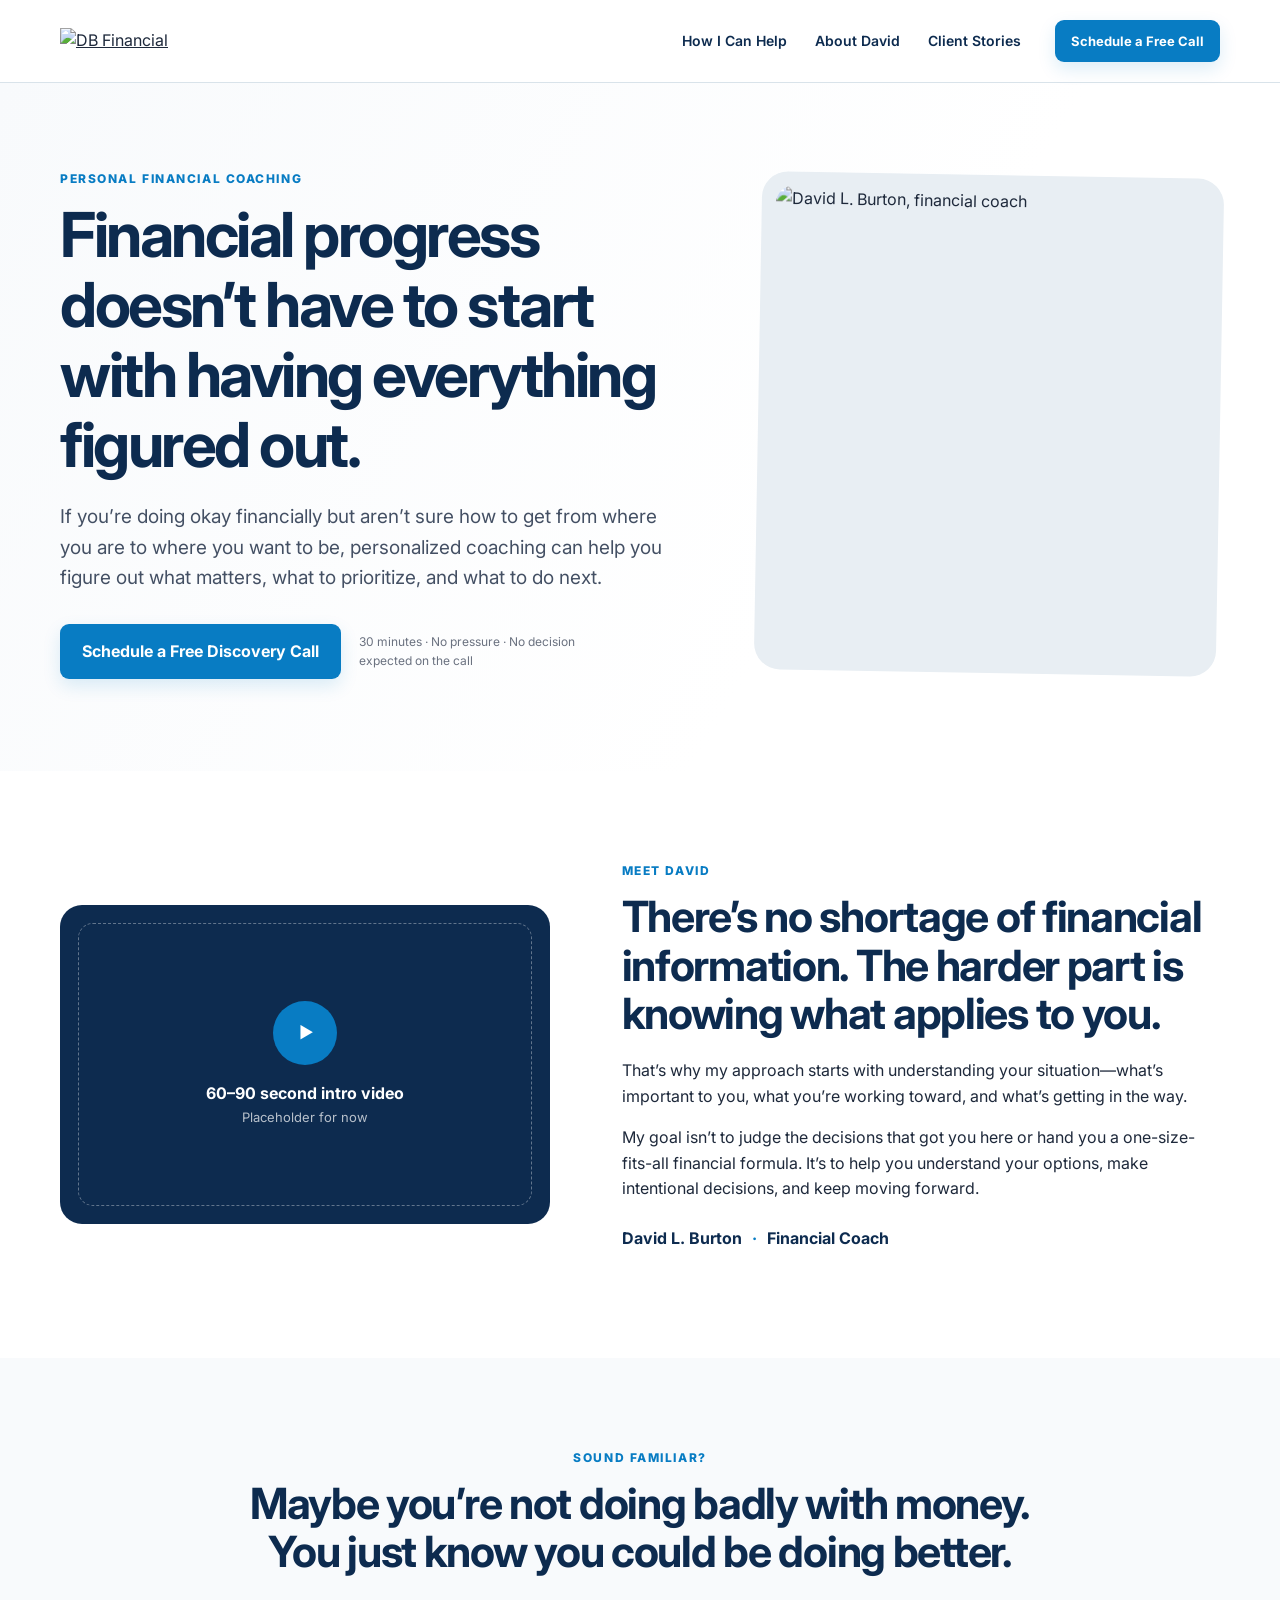
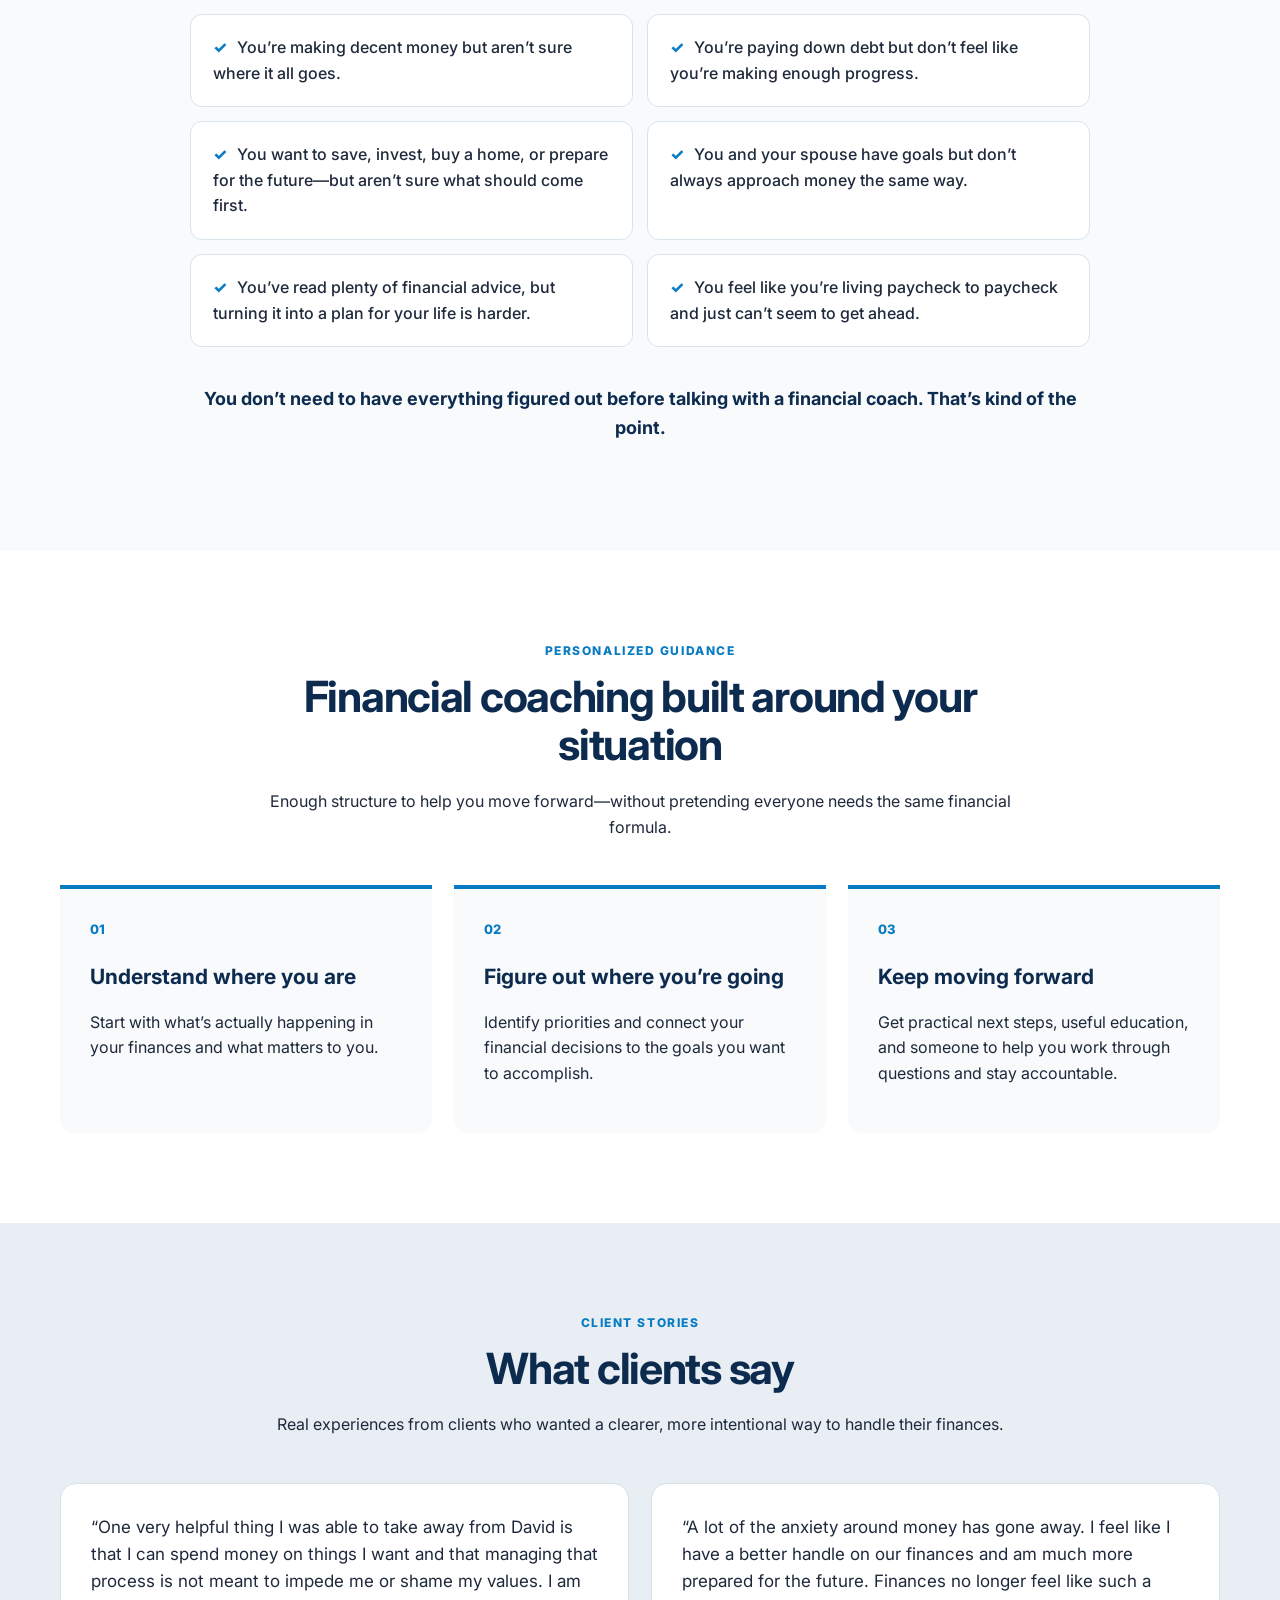
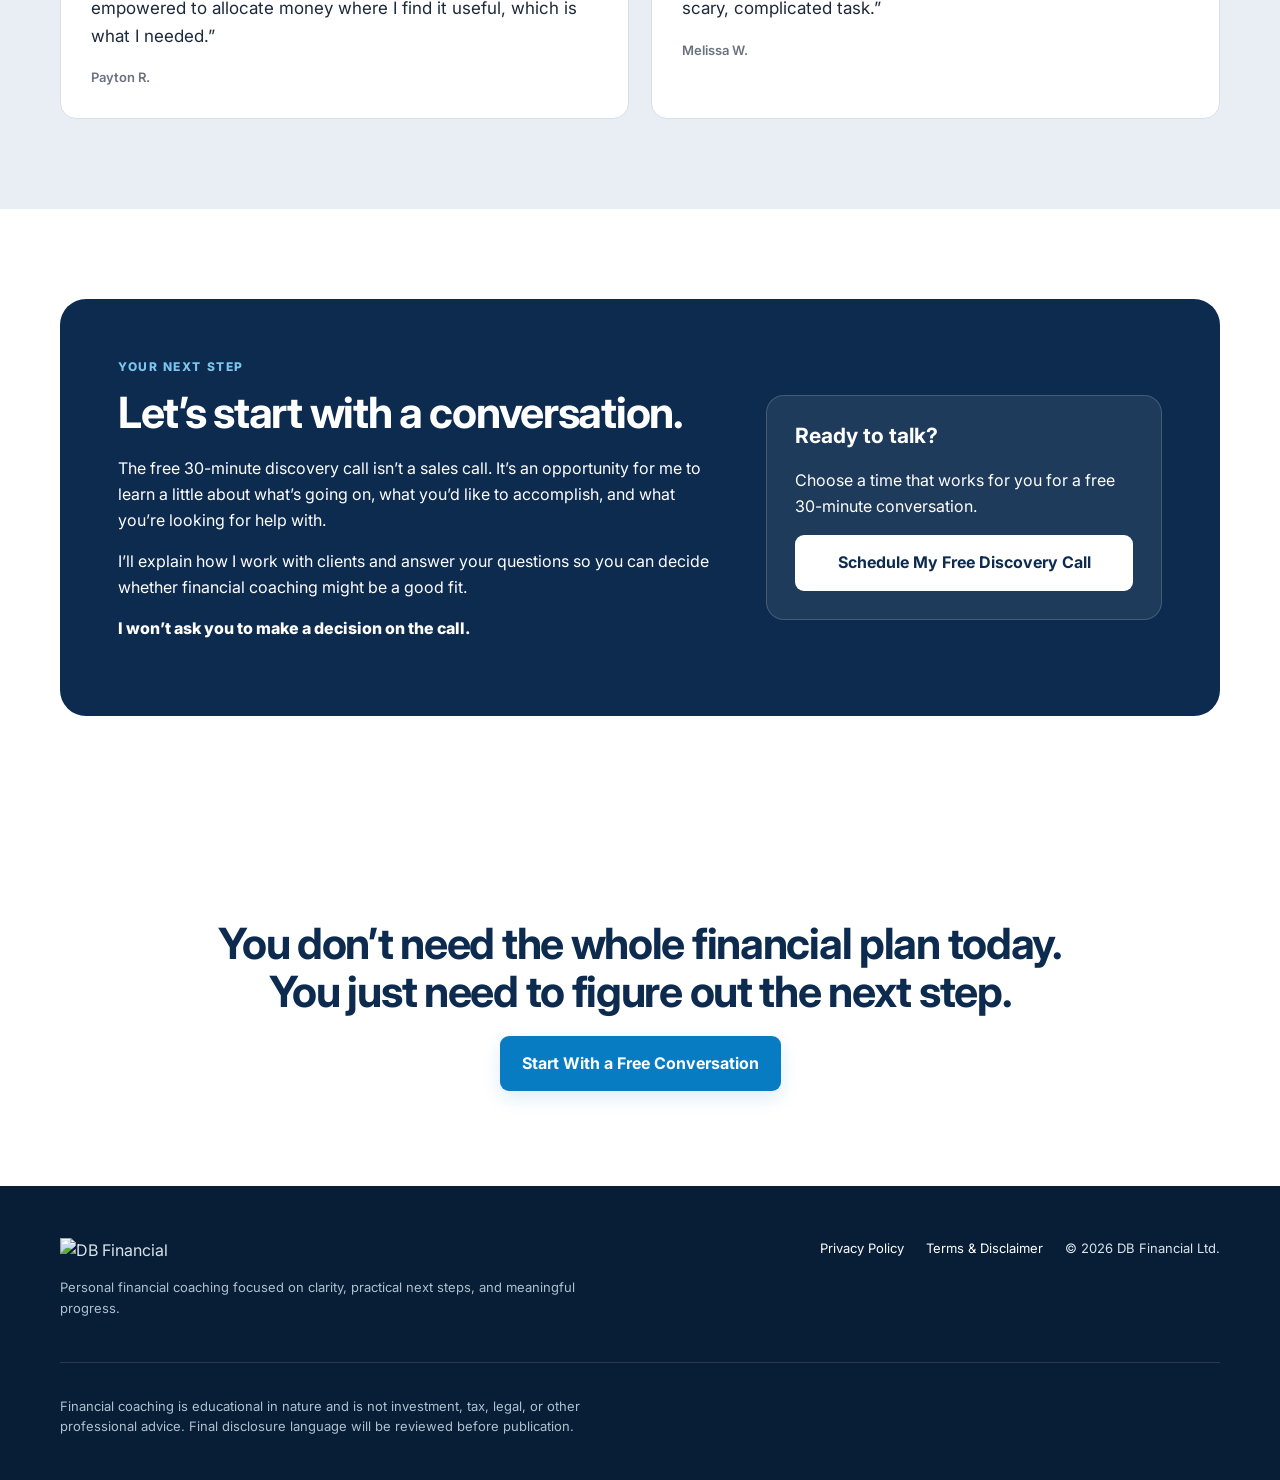
==== index.html @ 16efc71a "Add files via upload" ====
<!doctype html>
<html lang="en">
<head>
  <meta charset="utf-8">
  <meta name="viewport" content="width=device-width, initial-scale=1">
  <title>DB Financial | Personalized Financial Coaching</title>
  <meta name="description" content="Personalized financial coaching for young adults who want clarity, practical next steps, and meaningful progress.">
  <link rel="preconnect" href="https://fonts.googleapis.com">
  <link rel="preconnect" href="https://fonts.gstatic.com" crossorigin>
  <link href="https://fonts.googleapis.com/css2?family=Inter:wght@400;500;600;700&display=swap" rel="stylesheet">
  <link rel="stylesheet" href="styles.css">
</head>
<body>
  <header class="site-header">
    <div class="container nav-wrap">
      <a class="brand" href="#top" aria-label="DB Financial home">
        <img src="assets/horizontal_fullcolor_transparent.png" alt="DB Financial">
      </a>
      <nav class="desktop-nav" aria-label="Primary navigation">
        <a href="#help">How I Can Help</a>
        <a href="#about">About David</a>
        <a href="#stories">Client Stories</a>
      </nav>
      <a class="button button-small" href="https://share.google/lfdzyv152AYBXzU5l" target="_blank" rel="noopener">Schedule a Free Call</a>
    </div>
  </header>

  <main id="top">
    <section class="hero">
      <div class="container hero-grid">
        <div class="hero-copy">
          <div class="eyebrow">Personal financial coaching</div>
          <h1>Financial progress doesn’t have to start with having everything figured out.</h1>
          <p class="lead">If you’re doing okay financially but aren’t sure how to get from where you are to where you want to be, personalized coaching can help you figure out what matters, what to prioritize, and what to do next.</p>
          <div class="hero-actions">
            <a class="button" href="https://share.google/lfdzyv152AYBXzU5l" target="_blank" rel="noopener">Schedule a Free Discovery Call</a>
            <span class="reassurance">30 minutes · No pressure · No decision expected on the call</span>
          </div>
        </div>
        <div class="portrait-card">
          <img src="assets/david-headshot.jpg" alt="David L. Burton, financial coach" class="hero-photo">
        </div>
      </div>
    </section>

    <section class="about section" id="about">
      <div class="container about-grid">
        <div class="video-card">
          <div class="video-placeholder">
            <div class="play">▶</div>
            <strong>60–90 second intro video</strong>
            <span>Placeholder for now</span>
          </div>
        </div>
        <div>
          <div class="eyebrow">Meet David</div>
          <h2>There’s no shortage of financial information. The harder part is knowing what applies to you.</h2>
          <p>That’s why my approach starts with understanding your situation—what’s important to you, what you’re working toward, and what’s getting in the way.</p>
          <p>My goal isn’t to judge the decisions that got you here or hand you a one-size-fits-all financial formula. It’s to help you understand your options, make intentional decisions, and keep moving forward.</p>
          <p class="credential">David L. Burton <span>·</span> Financial Coach</p>
        </div>
      </div>
    </section>

    <section class="recognition section" id="help">
      <div class="container narrow">
        <div class="eyebrow">Sound familiar?</div>
        <h2>Maybe you’re not doing badly with money.<br>You just know you could be doing better.</h2>
        <div class="situation-grid">
          <div class="situation">You’re making decent money but aren’t sure where it all goes.</div>
          <div class="situation">You’re paying down debt but don’t feel like you’re making enough progress.</div>
          <div class="situation">You want to save, invest, buy a home, or prepare for the future—but aren’t sure what should come first.</div>
          <div class="situation">You and your spouse have goals but don’t always approach money the same way.</div>
          <div class="situation">You’ve read plenty of financial advice, but turning it into a plan for your life is harder.</div>
          <div class="situation">You feel like you’re living paycheck to paycheck and just can’t seem to get ahead.</div>
        </div>
        <p class="center-note">You don’t need to have everything figured out before talking with a financial coach. That’s kind of the point.</p>
      </div>
    </section>

    <section class="section coaching">
      <div class="container">
        <div class="section-heading">
          <div class="eyebrow">Personalized guidance</div>
          <h2>Financial coaching built around your situation</h2>
          <p>Enough structure to help you move forward—without pretending everyone needs the same financial formula.</p>
        </div>
        <div class="three-grid">
          <article class="step">
            <span class="step-number">01</span>
            <h3>Understand where you are</h3>
            <p>Start with what’s actually happening in your finances and what matters to you.</p>
          </article>
          <article class="step">
            <span class="step-number">02</span>
            <h3>Figure out where you’re going</h3>
            <p>Identify priorities and connect your financial decisions to the goals you want to accomplish.</p>
          </article>
          <article class="step">
            <span class="step-number">03</span>
            <h3>Keep moving forward</h3>
            <p>Get practical next steps, useful education, and someone to help you work through questions and stay accountable.</p>
          </article>
        </div>
      </div>
    </section>

    <section class="stories section" id="stories">
      <div class="container">
        <div class="section-heading">
          <div class="eyebrow">Client stories</div>
          <h2>What clients say</h2>
          <p>Real experiences from clients who wanted a clearer, more intentional way to handle their finances.</p>
        </div>
        <div class="testimonial-grid">
          <blockquote>
            <p>“One very helpful thing I was able to take away from David is that I can spend money on things I want and that managing that process is not meant to impede me or shame my values. I am empowered to allocate money where I find it useful, which is what I needed.”</p>
            <footer>Payton R.</footer>
          </blockquote>
          <blockquote>
            <p>“A lot of the anxiety around money has gone away. I feel like I have a better handle on our finances and am much more prepared for the future. Finances no longer feel like such a scary, complicated task.”</p>
            <footer>Melissa W.</footer>
          </blockquote>
        </div>
      </div>
    </section>

    <section class="discovery section" id="discovery">
      <div class="container discovery-card">
        <div>
          <div class="eyebrow light">Your next step</div>
          <h2>Let’s start with a conversation.</h2>
          <p>The free 30-minute discovery call isn’t a sales call. It’s an opportunity for me to learn a little about what’s going on, what you’d like to accomplish, and what you’re looking for help with.</p>
          <p>I’ll explain how I work with clients and answer your questions so you can decide whether financial coaching might be a good fit.</p>
          <p class="strong">I won’t ask you to make a decision on the call.</p>
        </div>
        <div class="cta-box">
          <h3>Ready to talk?</h3>
          <p>Choose a time that works for you for a free 30-minute conversation.</p>
          <a class="button button-white" href="https://share.google/lfdzyv152AYBXzU5l" target="_blank" rel="noopener">Schedule My Free Discovery Call</a>
        </div>
      </div>
    </section>

    <section class="closing">
      <div class="container narrow">
        <img src="assets/mark_blue_transparent.png" alt="" class="closing-mark">
        <h2>You don’t need the whole financial plan today.<br>You just need to figure out the next step.</h2>
        <a class="button" href="https://share.google/lfdzyv152AYBXzU5l" target="_blank" rel="noopener">Start With a Free Conversation</a>
      </div>
    </section>
  </main>

  <footer class="site-footer">
    <div class="container footer-grid">
      <div>
        <img src="assets/horizontal_reversed_navy.png" alt="DB Financial" class="footer-logo">
        <p>Personal financial coaching focused on clarity, practical next steps, and meaningful progress.</p>
      </div>
      <div class="footer-links">
        <a href="#">Privacy Policy</a>
        <a href="#">Terms &amp; Disclaimer</a>
        <span>© 2026 DB Financial Ltd.</span>
      </div>
    </div>
    <div class="container legal-note">
      <p>Financial coaching is educational in nature and is not investment, tax, legal, or other professional advice. Final disclosure language will be reviewed before publication.</p>
    </div>
  </footer>
</body>
</html>
---- styles.css ----
:root {
  --blue:#087CC3; --navy:#0D2B4F; --charcoal:#1E293B; --gray:#6B7280;
  --light:#E8EEF3; --off:#F8FAFC; --white:#FFFFFF; --line:#D9E3EA;
}
*{box-sizing:border-box}
html{scroll-behavior:smooth}
body{margin:0;font-family:Inter,Arial,sans-serif;color:var(--charcoal);background:white;line-height:1.6}
a{color:inherit}
.container{width:min(1160px,calc(100% - 40px));margin:auto}
.narrow{width:min(900px,100%);margin:auto}
.site-header{position:sticky;top:0;z-index:10;background:rgba(255,255,255,.96);border-bottom:1px solid var(--line);backdrop-filter:blur(10px)}
.nav-wrap{height:82px;display:flex;align-items:center;gap:34px}
.brand img{width:205px;display:block}
.desktop-nav{display:flex;gap:28px;margin-left:auto}
.desktop-nav a{text-decoration:none;font-size:14px;font-weight:600;color:var(--navy)}
.button{display:inline-flex;justify-content:center;align-items:center;background:var(--blue);color:white;text-decoration:none;font-weight:700;padding:15px 22px;border-radius:9px;box-shadow:0 7px 18px rgba(8,124,195,.14)}
.button-small{padding:11px 16px;font-size:13px}
.hero{background:linear-gradient(120deg,var(--off),white 65%);padding:86px 0 92px}
.hero-grid{display:grid;grid-template-columns:1.15fr .85fr;gap:72px;align-items:center}
.eyebrow{text-transform:uppercase;letter-spacing:.13em;font-size:12px;font-weight:800;color:var(--blue);margin-bottom:12px}
h1,h2,h3{color:var(--navy);line-height:1.13;margin-top:0}
h1{font-size:clamp(40px,5vw,62px);letter-spacing:-.04em;margin-bottom:22px}
h2{font-size:clamp(30px,3.5vw,43px);letter-spacing:-.03em;margin-bottom:20px}
h3{font-size:21px}
.lead{font-size:19px;color:#445064;max-width:700px}
.hero-actions{display:flex;align-items:center;gap:18px;margin-top:30px;flex-wrap:wrap}
.reassurance{font-size:12px;color:var(--gray);max-width:230px}
.portrait-card{background:var(--light);border-radius:26px;padding:14px;transform:rotate(1deg);overflow:hidden}
.hero-photo{width:100%;height:470px;display:block;object-fit:cover;object-position:center 28%;border-radius:18px}
.portrait-placeholder{min-height:470px;background:white;border:2px dashed #B9C9D5;border-radius:19px;display:flex;flex-direction:column;align-items:center;justify-content:center;text-align:center;padding:30px;color:var(--gray)}
.portrait-placeholder strong{color:var(--navy);font-size:20px;margin-top:18px}
.portrait-placeholder span{font-size:13px;max-width:230px}
.ghost-mark{width:130px;opacity:.18}
.section{padding:90px 0}
.about-grid{display:grid;grid-template-columns:.9fr 1.1fr;gap:72px;align-items:center}
.video-card{background:var(--navy);border-radius:22px;padding:18px}
.video-placeholder{aspect-ratio:16/10;border:1px dashed rgba(255,255,255,.35);border-radius:15px;display:flex;flex-direction:column;align-items:center;justify-content:center;color:white;text-align:center}
.video-placeholder span{opacity:.7;font-size:13px}.play{width:64px;height:64px;border-radius:50%;background:var(--blue);display:grid;place-items:center;padding-left:4px;margin-bottom:16px}
.credential{font-weight:700;color:var(--navy);margin-top:24px}.credential span{color:var(--blue);padding:0 6px}
.recognition{background:var(--off);text-align:center}
.situation-grid{display:grid;grid-template-columns:1fr 1fr;gap:14px;text-align:left;margin:38px 0}
.situation{background:white;border:1px solid var(--line);border-radius:12px;padding:20px 22px;font-weight:500}
.situation:before{content:"✓";color:var(--blue);font-weight:800;margin-right:10px}
.center-note{font-weight:700;color:var(--navy);font-size:18px}
.section-heading{text-align:center;max-width:760px;margin:0 auto 45px}
.three-grid{display:grid;grid-template-columns:repeat(3,1fr);gap:22px}
.step{border-top:4px solid var(--blue);background:var(--off);padding:30px;border-radius:0 0 14px 14px}
.step-number{display:block;color:var(--blue);font-weight:800;font-size:13px;margin-bottom:25px}
.stories{background:var(--light)}
.testimonial-grid{display:grid;grid-template-columns:1fr 1fr;gap:22px}
blockquote{margin:0;background:white;border-radius:16px;padding:30px;border:1px solid #D6E1E8}
blockquote p{font-size:17px;margin-top:0}blockquote footer{font-size:13px;color:var(--gray);font-weight:600}
.discovery{background:white}
.discovery-card{background:var(--navy);border-radius:26px;padding:58px;display:grid;grid-template-columns:1.2fr .8fr;gap:55px;color:white}
.discovery-card h2,.discovery-card h3{color:white}.eyebrow.light{color:#7BC5EF}.strong{font-weight:800}
.cta-box{background:rgba(255,255,255,.08);border:1px solid rgba(255,255,255,.16);border-radius:18px;padding:28px;align-self:center}
.button-white{background:white;color:var(--navy);box-shadow:none;width:100%}
.closing{text-align:center;padding:85px 0 95px}.closing-mark{width:82px;margin-bottom:20px}
.site-footer{background:#081E36;color:#D9E3EA;padding:52px 0 30px}
.footer-grid{display:grid;grid-template-columns:1fr 1fr;gap:50px;align-items:start}
.footer-logo{width:210px}.site-footer p{max-width:520px;font-size:13px;color:#AFC0CF}
.footer-links{display:flex;justify-content:flex-end;gap:22px;flex-wrap:wrap;font-size:13px}.footer-links a{text-decoration:none;color:white}
.legal-note{border-top:1px solid rgba(255,255,255,.12);margin-top:30px;padding-top:20px}
@media(max-width:800px){
  .desktop-nav{display:none}.nav-wrap{height:70px;gap:12px}.brand img{width:155px}.button-small{margin-left:auto;font-size:11px;padding:9px 10px}
  .hero{padding:55px 0}.hero-grid,.about-grid,.discovery-card,.footer-grid{grid-template-columns:1fr;gap:38px}
  .portrait-placeholder{min-height:340px}.hero-photo{height:390px;object-position:center 25%}.section{padding:65px 0}.situation-grid,.three-grid,.testimonial-grid{grid-template-columns:1fr}
  .discovery-card{padding:34px 25px}.footer-links{justify-content:flex-start}.reassurance{max-width:none}
}
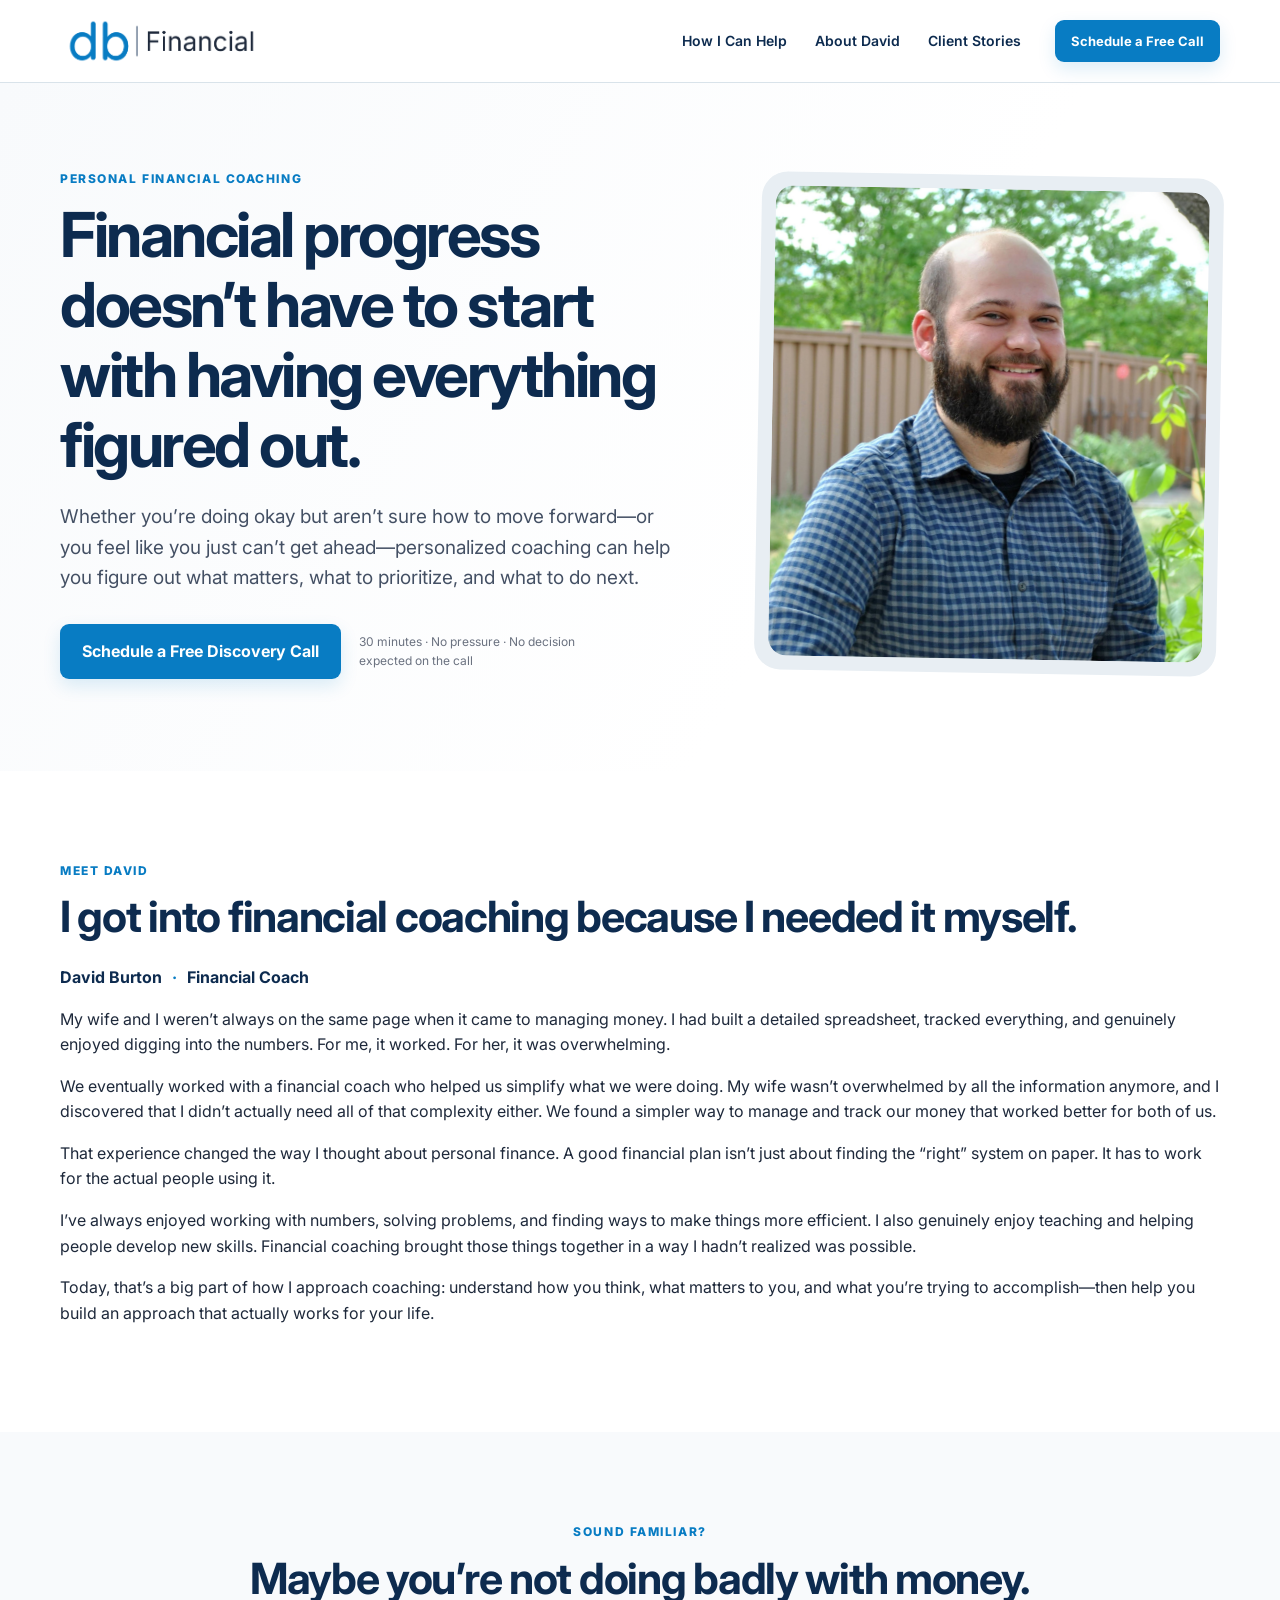
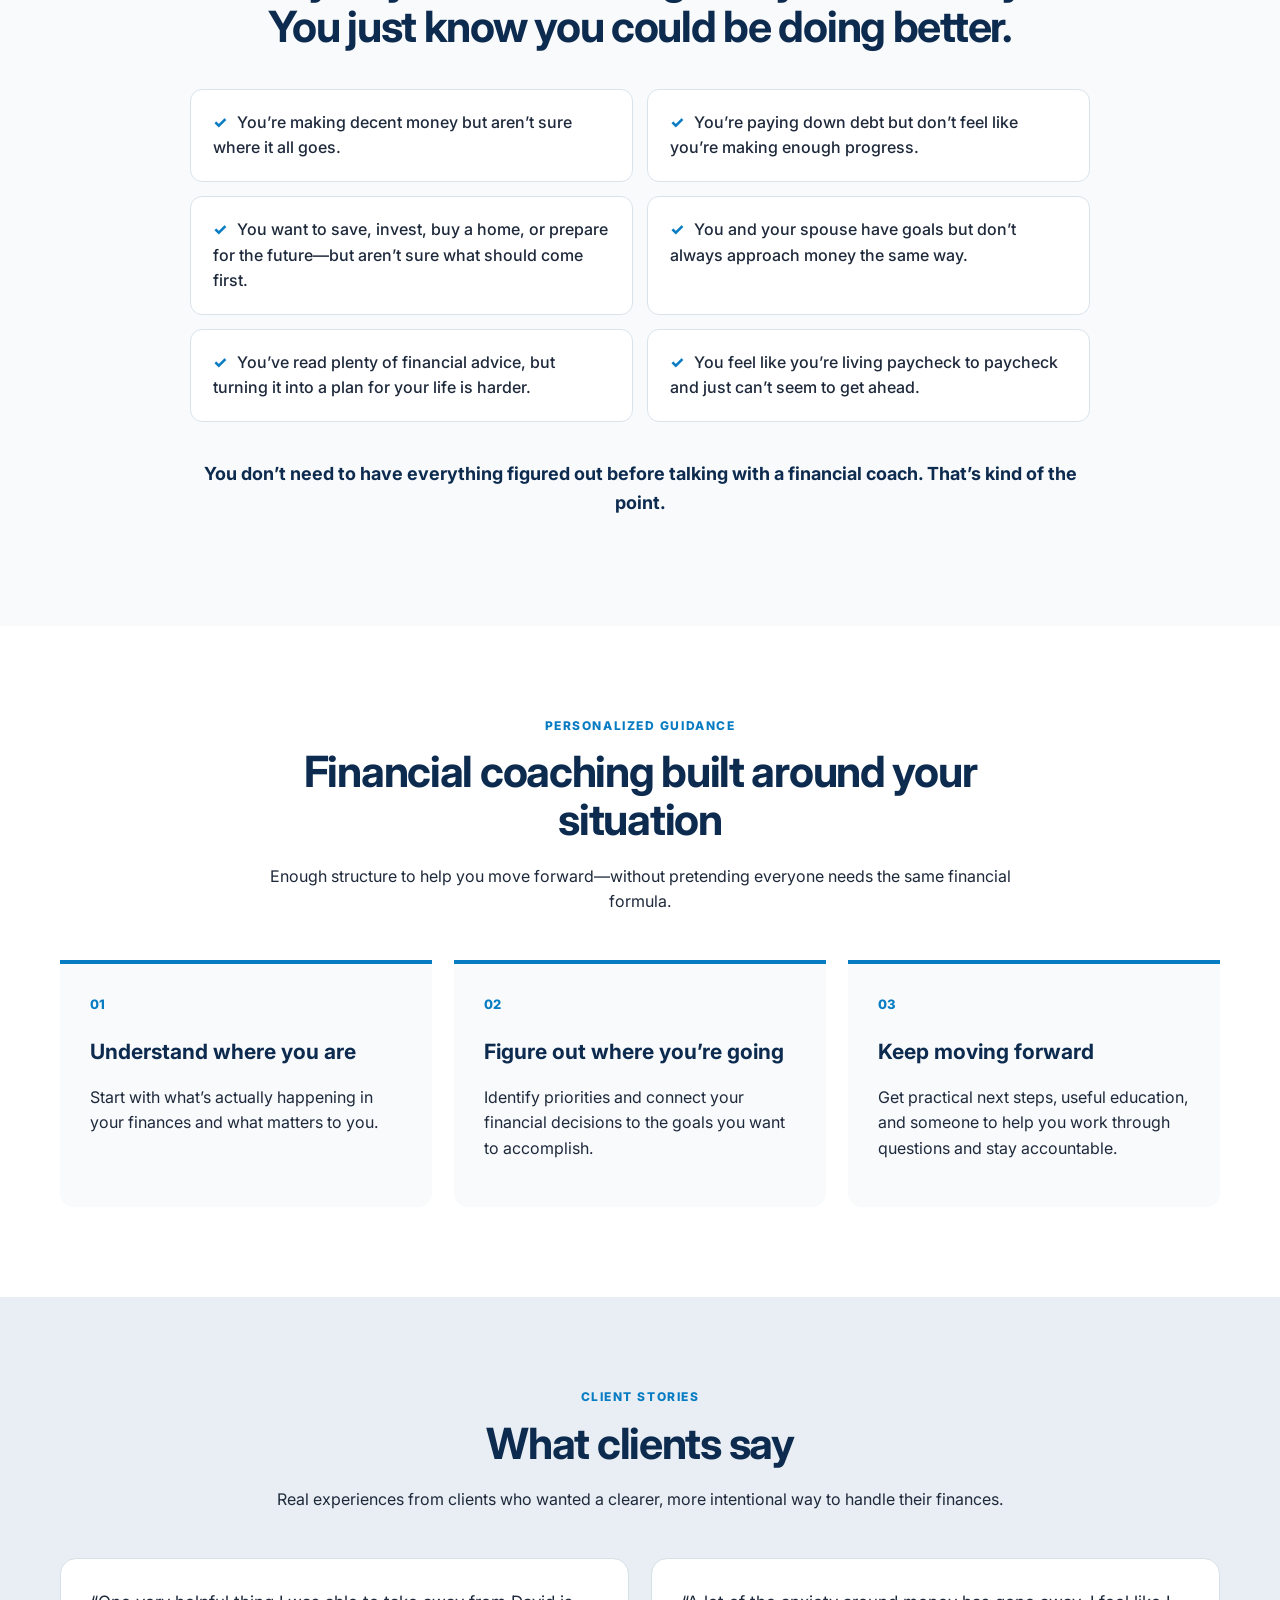
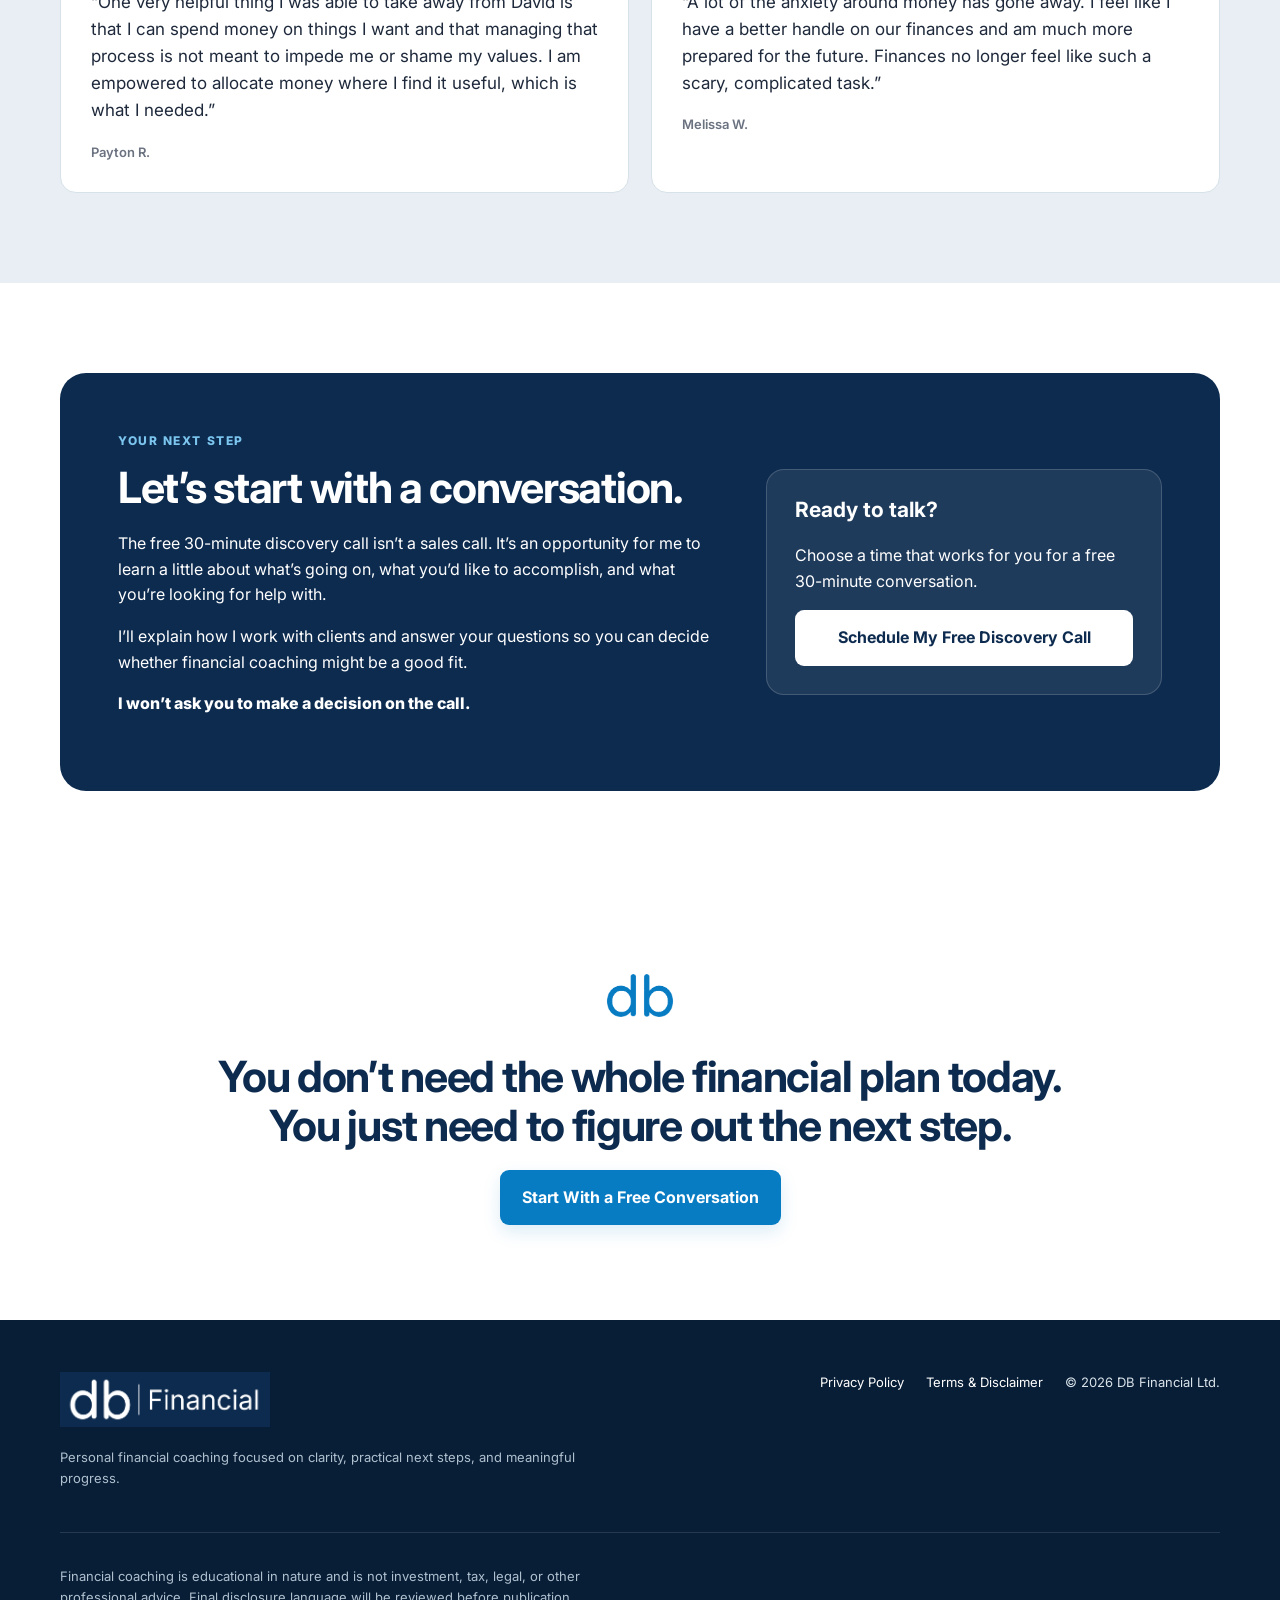
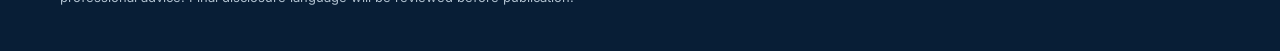
==== commit 5daee37a: "Add files via upload" ====
--- a/index.html
+++ b/index.html
@@ -31,33 +31,31 @@
         <div class="hero-copy">
           <div class="eyebrow">Personal financial coaching</div>
           <h1>Financial progress doesn’t have to start with having everything figured out.</h1>
-          <p class="lead">If you’re doing okay financially but aren’t sure how to get from where you are to where you want to be, personalized coaching can help you figure out what matters, what to prioritize, and what to do next.</p>
+          <p class="lead">Whether you’re doing okay but aren’t sure how to move forward—or you feel like you just can’t get ahead—personalized coaching can help you figure out what matters, what to prioritize, and what to do next.</p>
           <div class="hero-actions">
             <a class="button" href="https://share.google/lfdzyv152AYBXzU5l" target="_blank" rel="noopener">Schedule a Free Discovery Call</a>
             <span class="reassurance">30 minutes · No pressure · No decision expected on the call</span>
           </div>
         </div>
         <div class="portrait-card">
-          <img src="assets/david-headshot.jpg" alt="David L. Burton, financial coach" class="hero-photo">
+          <img src="assets/david-headshot.jpg" alt="David Burton, financial coach" class="hero-photo">
         </div>
       </div>
     </section>
 
     <section class="about section" id="about">
-      <div class="container about-grid">
-        <div class="video-card">
-          <div class="video-placeholder">
-            <div class="play">▶</div>
-            <strong>60–90 second intro video</strong>
-            <span>Placeholder for now</span>
-          </div>
+      <div class="container about-story">
+        <div class="about-heading">
+          <div class="eyebrow">Meet David</div>
+          <h2>I got into financial coaching because I needed it myself.</h2>
+          <p class="credential">David Burton <span>·</span> Financial Coach</p>
         </div>
-        <div>
-          <div class="eyebrow">Meet David</div>
-          <h2>There’s no shortage of financial information. The harder part is knowing what applies to you.</h2>
-          <p>That’s why my approach starts with understanding your situation—what’s important to you, what you’re working toward, and what’s getting in the way.</p>
-          <p>My goal isn’t to judge the decisions that got you here or hand you a one-size-fits-all financial formula. It’s to help you understand your options, make intentional decisions, and keep moving forward.</p>
-          <p class="credential">David L. Burton <span>·</span> Financial Coach</p>
+        <div class="about-copy">
+          <p>My wife and I weren’t always on the same page when it came to managing money. I had built a detailed spreadsheet, tracked everything, and genuinely enjoyed digging into the numbers. For me, it worked. For her, it was overwhelming.</p>
+          <p>We eventually worked with a financial coach who helped us simplify what we were doing. My wife wasn’t overwhelmed by all the information anymore, and I discovered that I didn’t actually need all of that complexity either. We found a simpler way to manage and track our money that worked better for both of us.</p>
+          <p>That experience changed the way I thought about personal finance. A good financial plan isn’t just about finding the “right” system on paper. It has to work for the actual people using it.</p>
+          <p>I’ve always enjoyed working with numbers, solving problems, and finding ways to make things more efficient. I also genuinely enjoy teaching and helping people develop new skills. Financial coaching brought those things together in a way I hadn’t realized was possible.</p>
+          <p class="about-emphasis">Today, that’s a big part of how I approach coaching: understand how you think, what matters to you, and what you’re trying to accomplish—then help you build an approach that actually works for your life.</p>
         </div>
       </div>
     </section>
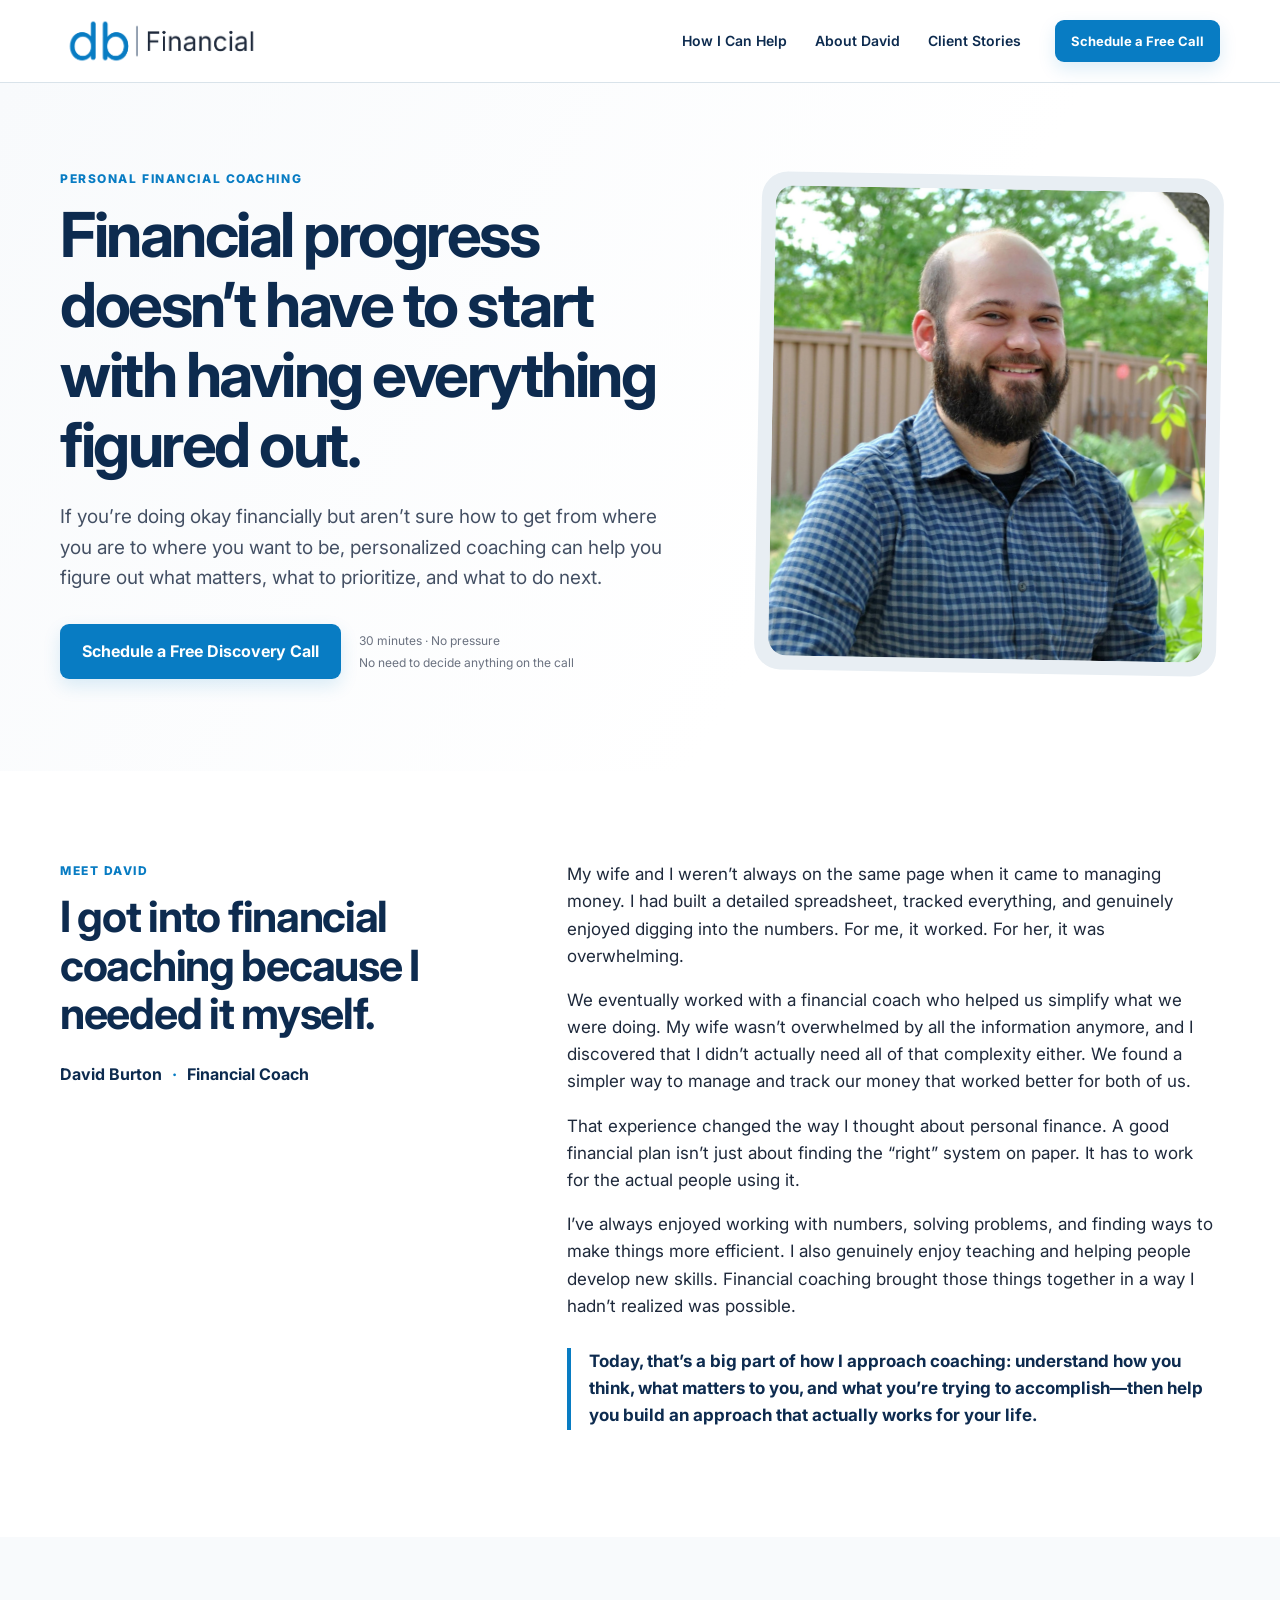
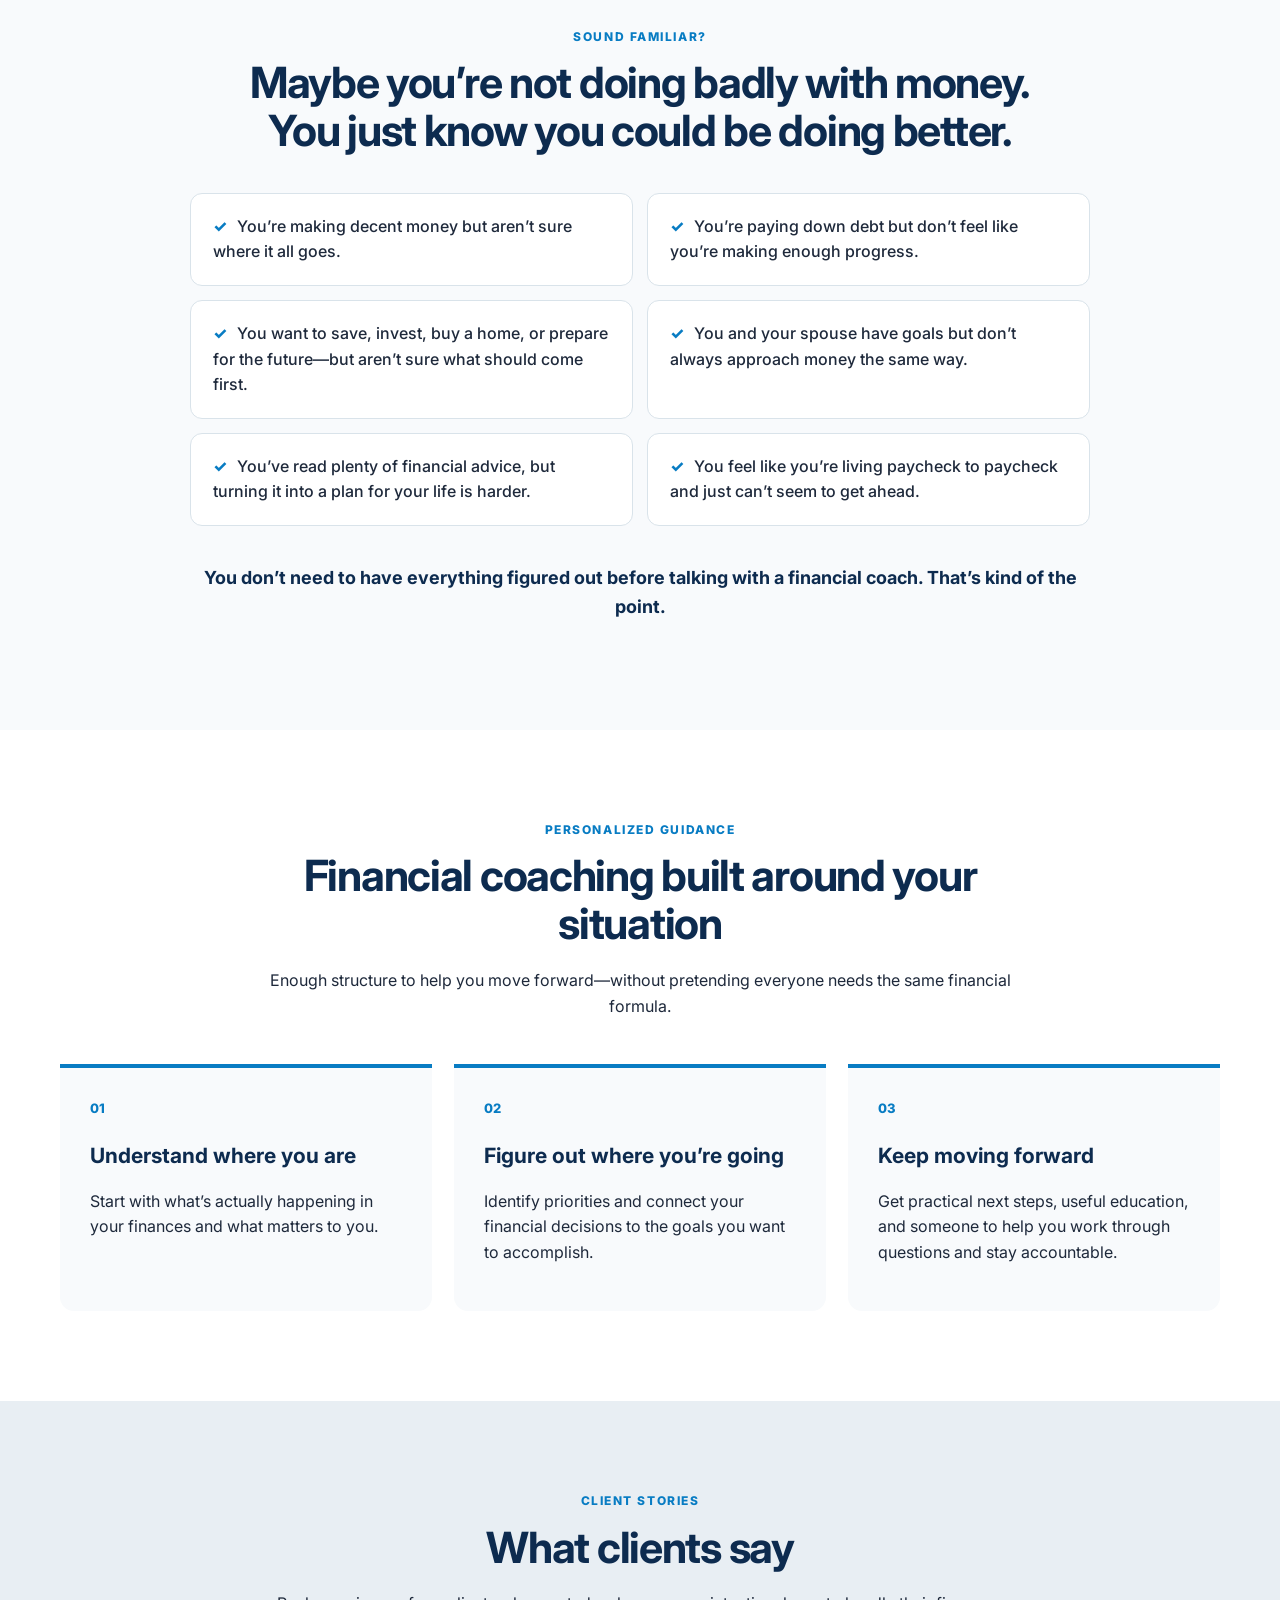
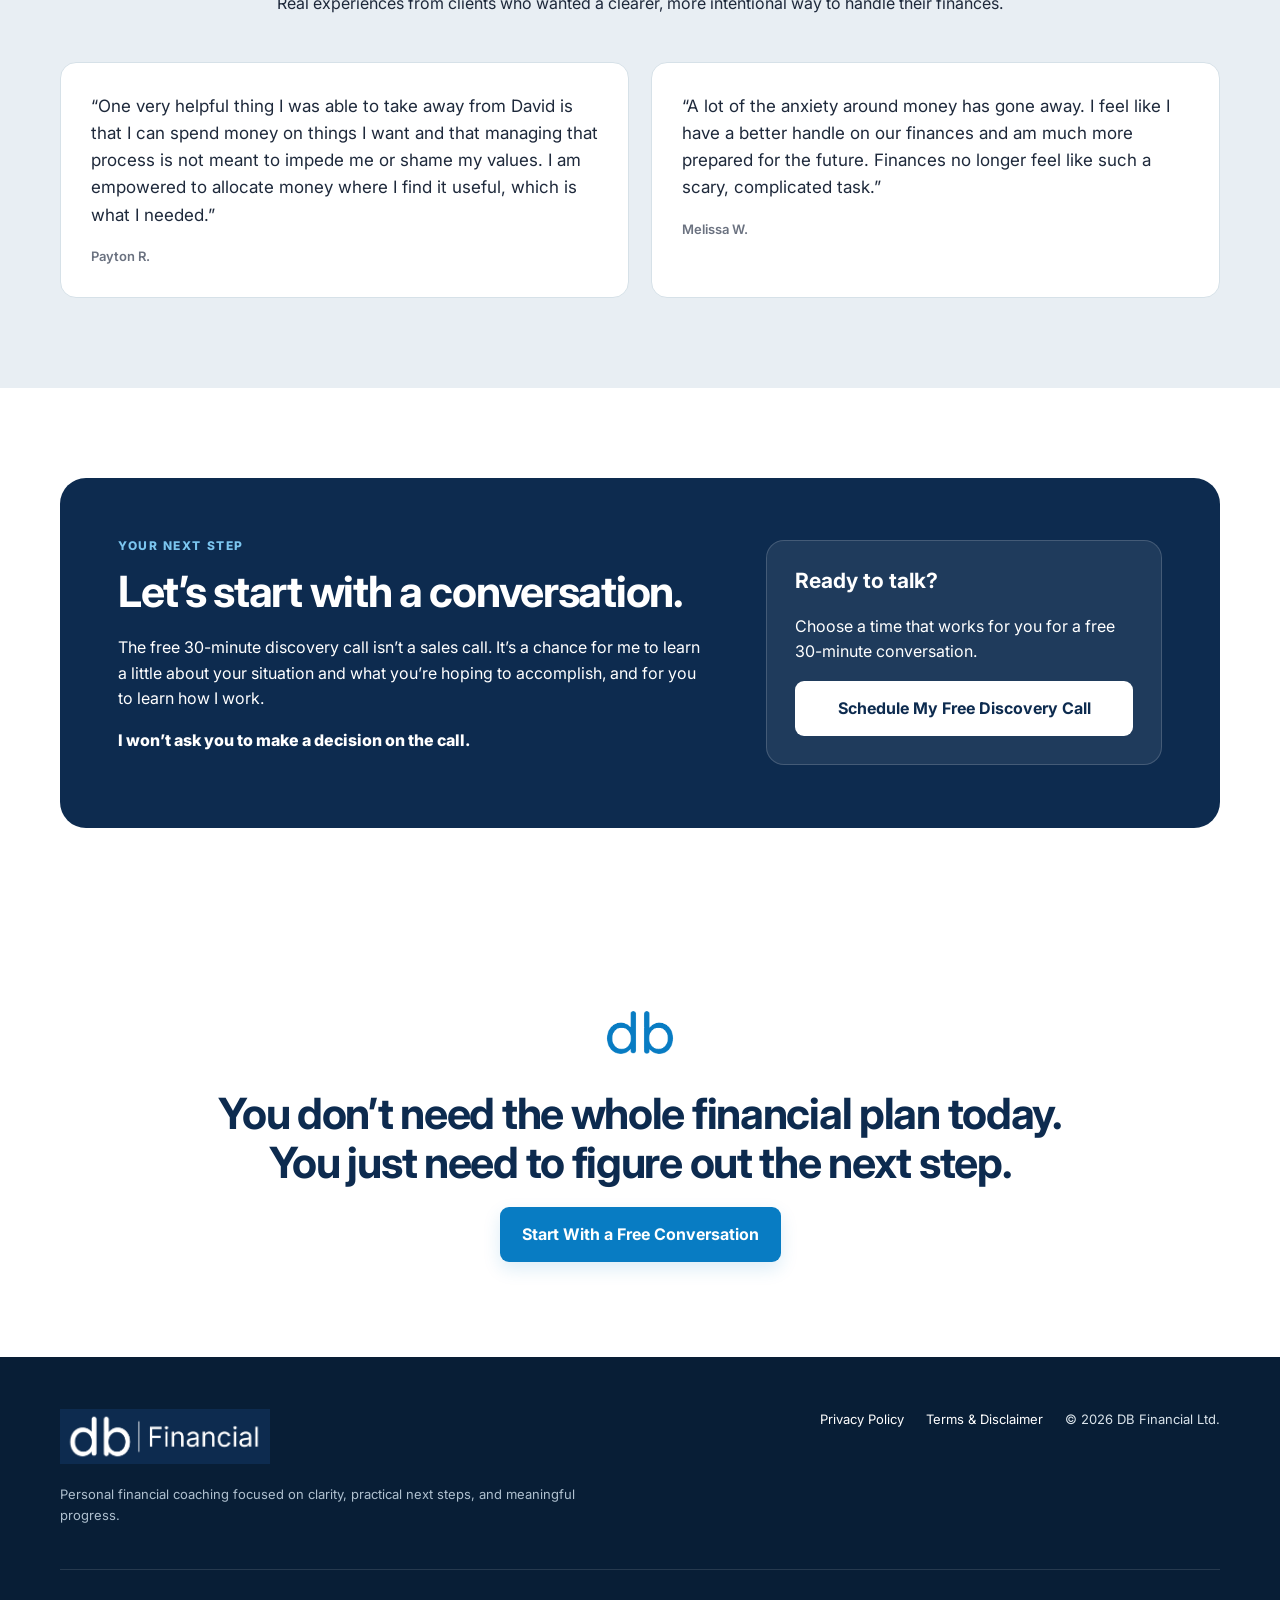
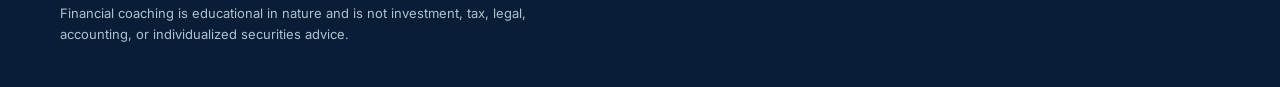
==== commit e9322af1: "Add files via upload" ====
--- a/index.html
+++ b/index.html
@@ -5,6 +5,17 @@
   <meta name="viewport" content="width=device-width, initial-scale=1">
   <title>DB Financial | Personalized Financial Coaching</title>
   <meta name="description" content="Personalized financial coaching for young adults who want clarity, practical next steps, and meaningful progress.">
+  <link rel="canonical" href="https://dbfinancialcoaching.com/">
+  <meta property="og:title" content="DB Financial | Personalized Financial Coaching">
+  <meta property="og:description" content="Personalized financial coaching to help you figure out what matters, what to prioritize, and what to do next.">
+  <meta property="og:image" content="https://dbfinancialcoaching.com/assets/db-financial-social-card.png">
+  <meta property="og:image:alt" content="DB Financial — Personalized Financial Coaching. Practical guidance built around your life.">
+  <meta property="og:type" content="website">
+  <meta property="og:url" content="https://dbfinancialcoaching.com/">
+  <meta name="twitter:card" content="summary_large_image">
+  <meta name="twitter:title" content="DB Financial | Personalized Financial Coaching">
+  <meta name="twitter:description" content="Personalized financial coaching to help you figure out what matters, what to prioritize, and what to do next.">
+  <meta name="twitter:image" content="https://dbfinancialcoaching.com/assets/db-financial-social-card.png">
   <link rel="preconnect" href="https://fonts.googleapis.com">
   <link rel="preconnect" href="https://fonts.gstatic.com" crossorigin>
   <link href="https://fonts.googleapis.com/css2?family=Inter:wght@400;500;600;700&display=swap" rel="stylesheet">
@@ -31,10 +42,10 @@
         <div class="hero-copy">
           <div class="eyebrow">Personal financial coaching</div>
           <h1>Financial progress doesn’t have to start with having everything figured out.</h1>
-          <p class="lead">Whether you’re doing okay but aren’t sure how to move forward—or you feel like you just can’t get ahead—personalized coaching can help you figure out what matters, what to prioritize, and what to do next.</p>
+          <p class="lead">If you’re doing okay financially but aren’t sure how to get from where you are to where you want to be, personalized coaching can help you figure out what matters, what to prioritize, and what to do next.</p>
           <div class="hero-actions">
             <a class="button" href="https://share.google/lfdzyv152AYBXzU5l" target="_blank" rel="noopener">Schedule a Free Discovery Call</a>
-            <span class="reassurance">30 minutes · No pressure · No decision expected on the call</span>
+            <span class="reassurance"><span>30 minutes · No pressure</span><span>No need to decide anything on the call</span></span>
           </div>
         </div>
         <div class="portrait-card">
@@ -128,8 +139,7 @@
         <div>
           <div class="eyebrow light">Your next step</div>
           <h2>Let’s start with a conversation.</h2>
-          <p>The free 30-minute discovery call isn’t a sales call. It’s an opportunity for me to learn a little about what’s going on, what you’d like to accomplish, and what you’re looking for help with.</p>
-          <p>I’ll explain how I work with clients and answer your questions so you can decide whether financial coaching might be a good fit.</p>
+          <p>The free 30-minute discovery call isn’t a sales call. It’s a chance for me to learn a little about your situation and what you’re hoping to accomplish, and for you to learn how I work.</p>
           <p class="strong">I won’t ask you to make a decision on the call.</p>
         </div>
         <div class="cta-box">
@@ -156,14 +166,17 @@
         <p>Personal financial coaching focused on clarity, practical next steps, and meaningful progress.</p>
       </div>
       <div class="footer-links">
-        <a href="#">Privacy Policy</a>
-        <a href="#">Terms &amp; Disclaimer</a>
+        <a href="privacy.html">Privacy Policy</a>
+        <a href="terms.html">Terms &amp; Disclaimer</a>
         <span>© 2026 DB Financial Ltd.</span>
       </div>
     </div>
     <div class="container legal-note">
-      <p>Financial coaching is educational in nature and is not investment, tax, legal, or other professional advice. Final disclosure language will be reviewed before publication.</p>
+      <p>Financial coaching is educational in nature and is not investment, tax, legal, accounting, or individualized securities advice.</p>
     </div>
   </footer>
+  <!-- Cloudflare Web Analytics -->
+  <script type='module' src='https://static.cloudflareinsights.com/beacon.min.js' data-cf-beacon='{"token": "c7261db0520b41b0abfd8dad7af5a44c"}'></script>
+  <!-- End Cloudflare Web Analytics -->
 </body>
 </html>
--- a/styles.css
+++ b/styles.css
@@ -32,10 +32,11 @@
 .portrait-placeholder span{font-size:13px;max-width:230px}
 .ghost-mark{width:130px;opacity:.18}
 .section{padding:90px 0}
-.about-grid{display:grid;grid-template-columns:.9fr 1.1fr;gap:72px;align-items:center}
-.video-card{background:var(--navy);border-radius:22px;padding:18px}
-.video-placeholder{aspect-ratio:16/10;border:1px dashed rgba(255,255,255,.35);border-radius:15px;display:flex;flex-direction:column;align-items:center;justify-content:center;color:white;text-align:center}
-.video-placeholder span{opacity:.7;font-size:13px}.play{width:64px;height:64px;border-radius:50%;background:var(--blue);display:grid;place-items:center;padding-left:4px;margin-bottom:16px}
+.about-story{display:grid;grid-template-columns:.8fr 1.2fr;gap:72px;align-items:start}
+.about-heading{position:sticky;top:118px}
+.about-copy p:first-child{margin-top:0}
+.about-copy p{font-size:17px}
+.about-emphasis{font-weight:700;color:var(--navy);border-left:4px solid var(--blue);padding-left:18px;margin-top:28px}
 .credential{font-weight:700;color:var(--navy);margin-top:24px}.credential span{color:var(--blue);padding:0 6px}
 .recognition{background:var(--off);text-align:center}
 .situation-grid{display:grid;grid-template-columns:1fr 1fr;gap:14px;text-align:left;margin:38px 0}
@@ -63,7 +64,63 @@
 .legal-note{border-top:1px solid rgba(255,255,255,.12);margin-top:30px;padding-top:20px}
 @media(max-width:800px){
   .desktop-nav{display:none}.nav-wrap{height:70px;gap:12px}.brand img{width:155px}.button-small{margin-left:auto;font-size:11px;padding:9px 10px}
-  .hero{padding:55px 0}.hero-grid,.about-grid,.discovery-card,.footer-grid{grid-template-columns:1fr;gap:38px}
-  .portrait-placeholder{min-height:340px}.hero-photo{height:390px;object-position:center 25%}.section{padding:65px 0}.situation-grid,.three-grid,.testimonial-grid{grid-template-columns:1fr}
+  .hero{padding:55px 0}.hero-grid,.about-story,.discovery-card,.footer-grid{grid-template-columns:1fr;gap:38px}
+  .portrait-placeholder{min-height:340px}.hero-photo{height:390px;object-position:center 25%}.about-heading{position:static}.section{padding:65px 0}.situation-grid,.three-grid,.testimonial-grid{grid-template-columns:1fr}
   .discovery-card{padding:34px 25px}.footer-links{justify-content:flex-start}.reassurance{max-width:none}
 }
+
+
+/* Final launch refinements */
+.reassurance {
+  display: flex;
+  flex-direction: column;
+  gap: 0.2rem;
+}
+
+.legal-page {
+  padding: 4rem 0 5rem;
+}
+
+.legal-content {
+  max-width: 820px;
+}
+
+.legal-content h1 {
+  margin-bottom: 0.5rem;
+}
+
+.legal-content .effective-date {
+  color: var(--gray);
+  margin-bottom: 2.5rem;
+}
+
+.legal-content h2 {
+  margin-top: 2.25rem;
+  margin-bottom: 0.75rem;
+  font-size: 1.35rem;
+}
+
+.legal-content p,
+.legal-content li {
+  line-height: 1.75;
+}
+
+.legal-content ul {
+  padding-left: 1.3rem;
+}
+
+.legal-back {
+  display: inline-block;
+  margin-top: 2.5rem;
+  font-weight: 600;
+}
+
+@media (max-width: 640px) {
+  .reassurance {
+    text-align: center;
+  }
+
+  .legal-page {
+    padding: 2.75rem 0 4rem;
+  }
+}
